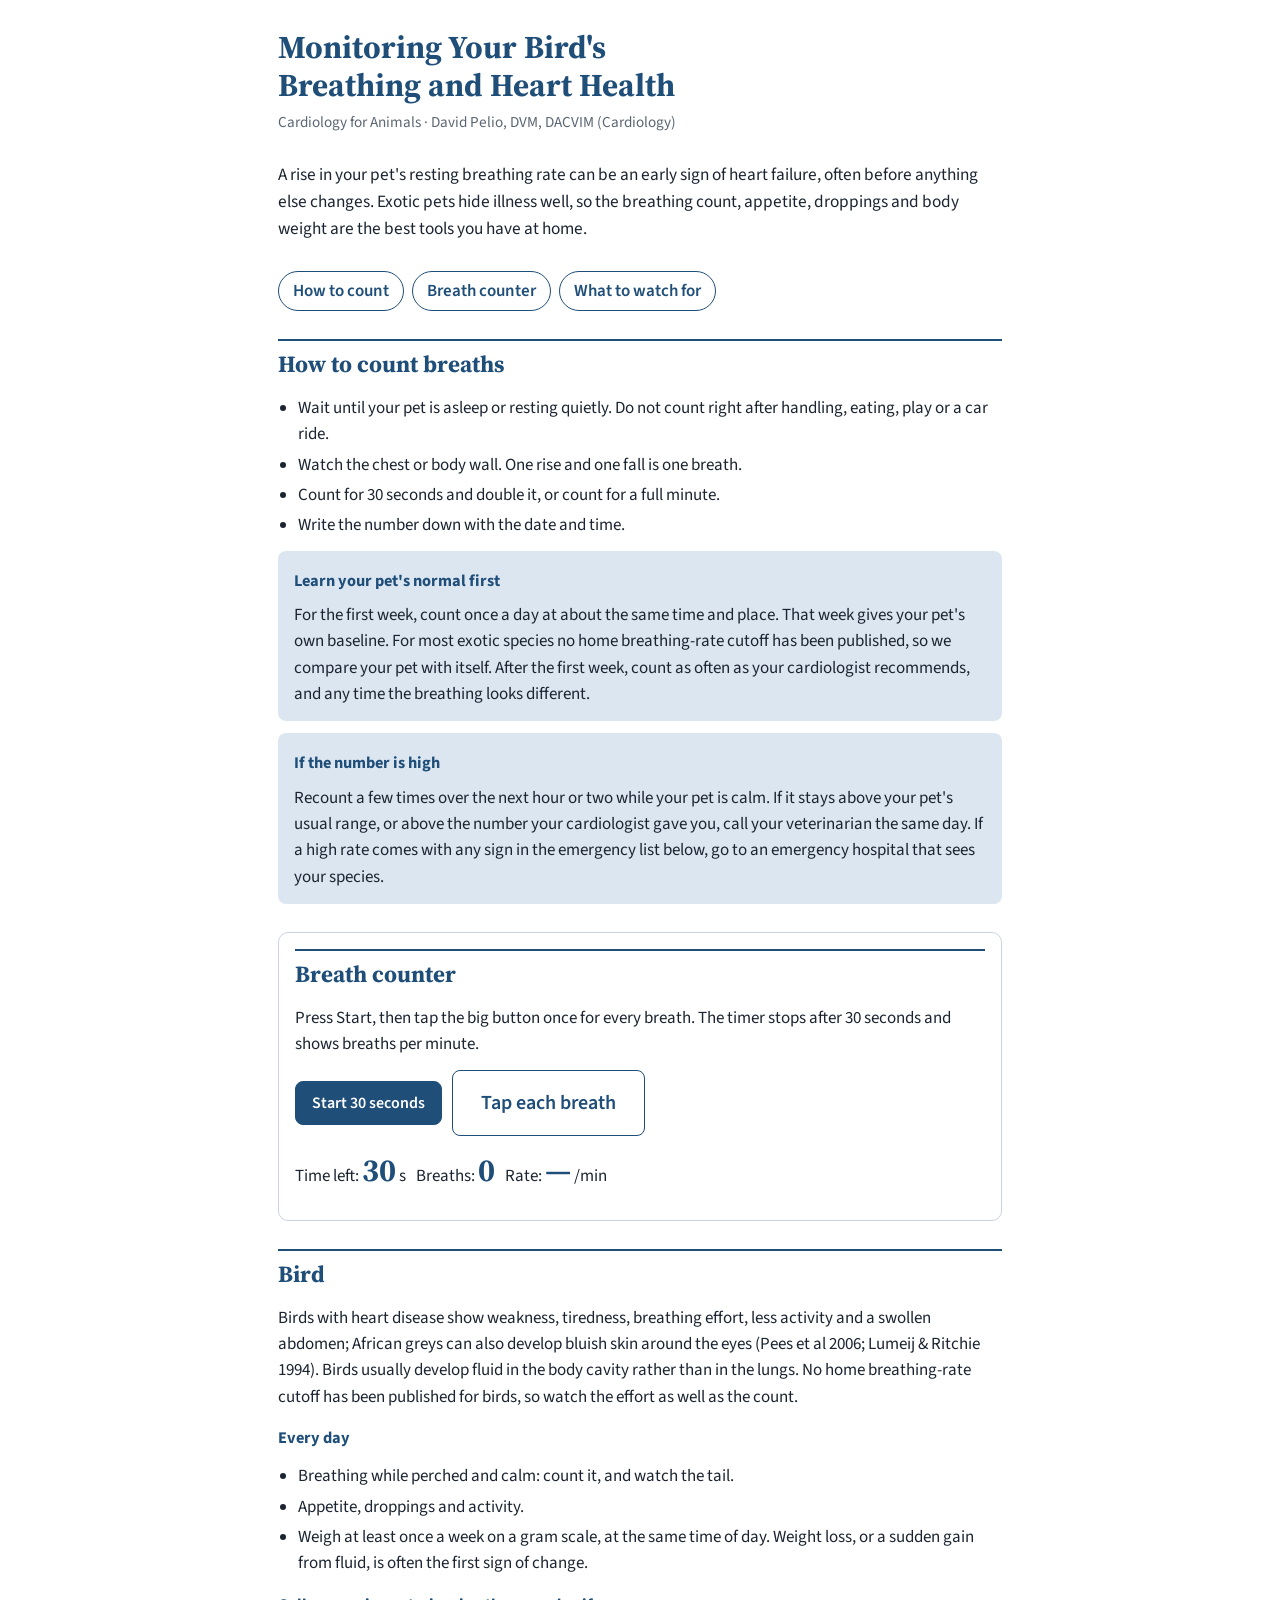
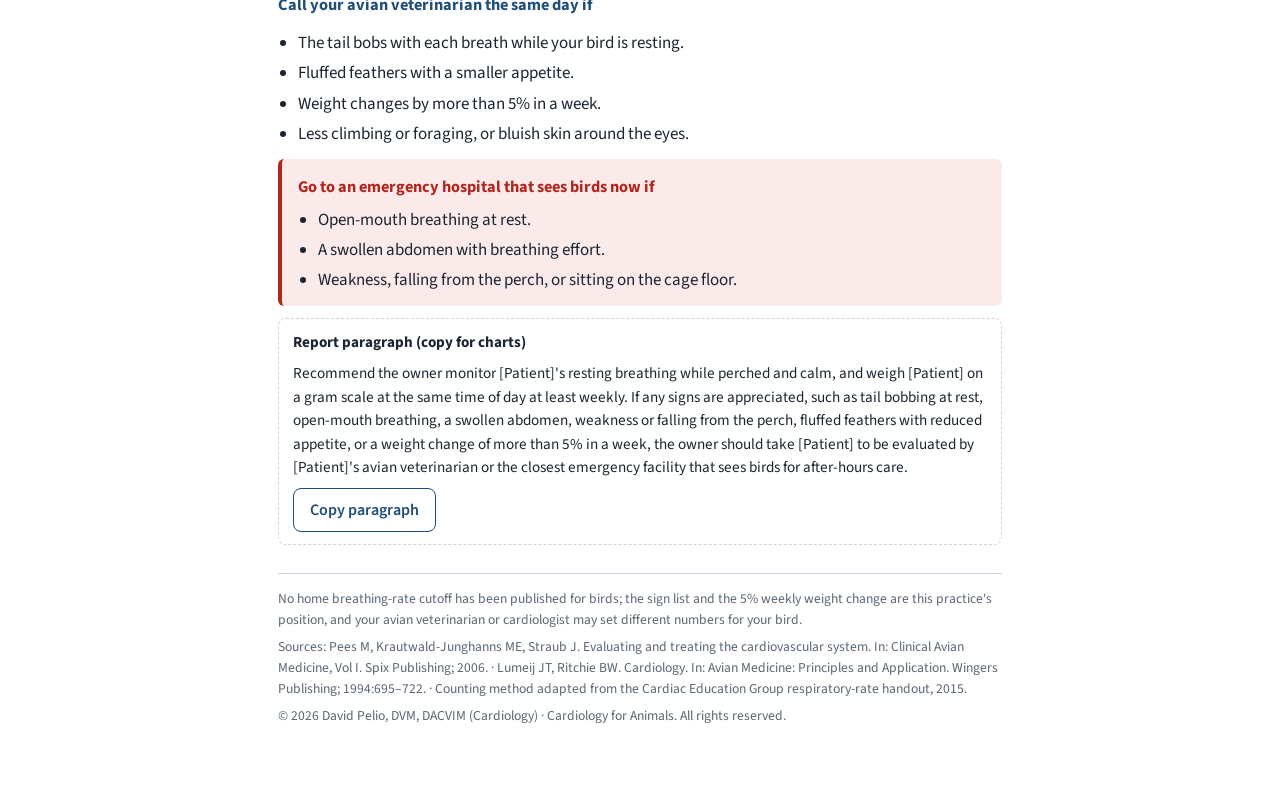
==== bird/index.html @ d064e223 "Split exotic monitoring handout into four species pages Co-Authored-By: Claude Opus 5.5 <noreply@ant" ====
<!DOCTYPE html>
<html lang="en">
<head>
<meta charset="utf-8">
<meta name="viewport" content="width=device-width, initial-scale=1">
<title>Bird Heart Monitoring</title>
<link rel="preconnect" href="https://fonts.googleapis.com">
<link href="https://fonts.googleapis.com/css2?family=Source+Sans+3:ital,wght@0,400;0,600;0,700;1,400&family=Source+Serif+4:wght@600;700&display=swap" rel="stylesheet">
<style>
:root{
  /* layout: one reading column; species sections stacked, each with owner text, a copy box for reports, and its own act-now list */
  --ink:#1b2430; --muted:#5b6673; --navy:#1F4E79; --wash:#DCE6F1; --paper:#ffffff; --line:#c9d4e2;
  --alert:#b3261e; --alert-wash:#fbeaea; --ok:#2e6b3f;
  --display:"Source Serif 4", Georgia, serif; --body:"Source Sans 3", "Segoe UI", Calibri, Arial, sans-serif;
  color-scheme: light;
}
@media (prefers-color-scheme: dark){
  :root:not([data-theme="light"]){ --ink:#e4ebf3; --muted:#a3b0bf; --navy:#8fb8e3; --wash:#1d2c3d; --paper:#111821; --line:#2c3b4d; --alert:#ff8a80; --alert-wash:#3a1d1d; --ok:#8fd19e; color-scheme: dark; }
}
:root[data-theme="dark"]{ --ink:#e4ebf3; --muted:#a3b0bf; --navy:#8fb8e3; --wash:#1d2c3d; --paper:#111821; --line:#2c3b4d; --alert:#ff8a80; --alert-wash:#3a1d1d; --ok:#8fd19e; color-scheme: dark; }
*{box-sizing:border-box}
html,body{margin:0}
body{background:var(--paper);color:var(--ink);font:17px/1.55 var(--body)}
main{max-width:760px;margin:0 auto;padding:28px 18px 64px;display:grid;gap:28px}
h1,h2,h3{font-family:var(--display);color:var(--navy);text-wrap:balance;margin:0}
h1{font-size:2rem;line-height:1.2}
h2{font-size:1.45rem;padding-top:6px;border-top:2px solid var(--navy)}
h3{font-family:var(--body);font-size:1.02rem;font-weight:700;margin-top:4px}
p{margin:0}
.by{color:var(--muted);font-size:.95rem;margin-top:6px}
.lede{font-size:1.08rem}
nav{display:flex;flex-wrap:wrap;gap:8px}
nav a{display:inline-block;padding:6px 14px;border:1px solid var(--navy);border-radius:999px;color:var(--navy);text-decoration:none;font-weight:600}
nav a:hover,nav a:focus-visible{background:var(--wash);outline:none}
section{display:grid;gap:12px}
ul{margin:0;padding-left:1.2em;display:grid;gap:4px}
.box{background:var(--wash);border-radius:8px;padding:14px 16px;display:grid;gap:8px}
.act{background:var(--alert-wash);border-left:4px solid var(--alert);border-radius:6px;padding:12px 16px;display:grid;gap:6px}
.act h3{color:var(--alert)}
.note{color:var(--muted);font-size:.9rem}
.counter{display:grid;gap:12px;border:1px solid var(--line);border-radius:10px;padding:16px}
.row{display:flex;flex-wrap:wrap;gap:10px;align-items:center}
button{font:600 1rem var(--body);border-radius:8px;border:1px solid var(--navy);background:var(--navy);color:var(--paper);padding:10px 16px;cursor:pointer}
button.ghost{background:transparent;color:var(--navy)}
button:focus-visible{outline:3px solid var(--wash);outline-offset:2px}
#tap{font-size:1.25rem;padding:18px 28px;min-width:180px}
.big{font:700 2rem var(--display);color:var(--navy);font-variant-numeric:tabular-nums}
.copy{border:1px dashed var(--line);border-radius:8px;padding:12px 14px;display:grid;gap:8px;font-size:.95rem}
.copy pre{white-space:pre-wrap;margin:0;font:inherit}
.copied{color:var(--ok);font-weight:600;font-size:.9rem}
footer{color:var(--muted);font-size:.85rem;display:grid;gap:6px;border-top:1px solid var(--line);padding-top:14px}
@media (prefers-reduced-motion: reduce){*{transition:none!important}}
</style>
</head>
<body>
<main>

<header>
  <h1>Monitoring Your Bird's Breathing and Heart Health</h1>
  <p class="by">Cardiology for Animals · David Pelio, DVM, DACVIM (Cardiology)</p>
</header>

<p class="lede">A rise in your pet's resting breathing rate can be an early sign of heart failure, often before anything else changes. Exotic pets hide illness well, so the breathing count, appetite, droppings and body weight are the best tools you have at home. </p>

<nav aria-label="Sections"><a href="#how">How to count</a><a href="#count">Breath counter</a><a href="#bird">What to watch for</a></nav>

<section id="how">
  <h2>How to count breaths</h2>
  <ul>
    <li>Wait until your pet is asleep or resting quietly. Do not count right after handling, eating, play or a car ride.</li>
    <li>Watch the chest or body wall. One rise and one fall is one breath.</li>
    <li>Count for 30 seconds and double it, or count for a full minute.</li>
    <li>Write the number down with the date and time.</li>
  </ul>
  <div class="box">
    <h3>Learn your pet's normal first</h3>
    <p>For the first week, count once a day at about the same time and place. That week gives your pet's own baseline. For most exotic species no home breathing-rate cutoff has been published, so we compare your pet with itself. After the first week, count as often as your cardiologist recommends, and any time the breathing looks different.</p>
  </div>
  <div class="box">
    <h3>If the number is high</h3>
    <p>Recount a few times over the next hour or two while your pet is calm. If it stays above your pet's usual range, or above the number your cardiologist gave you, call your veterinarian the same day. If a high rate comes with any sign in the emergency list below, go to an emergency hospital that sees your species.</p>
  </div>
</section>

<section id="count" class="counter" aria-labelledby="count-h">
  <h2 id="count-h">Breath counter</h2>
  <p>Press Start, then tap the big button once for every breath. The timer stops after 30 seconds and shows breaths per minute.</p>
  <div class="row">
    <button id="start" type="button">Start 30 seconds</button>
    <button id="tap" type="button" class="ghost" disabled>Tap each breath</button>
  </div>
  <div class="row">
    <span>Time left: <span id="left" class="big">30</span> s</span>
    <span>Breaths: <span id="n" class="big">0</span></span>
    <span>Rate: <span id="rate" class="big">—</span> /min</span>
  </div>
  <p class="note" id="log" aria-live="polite"></p>
</section>



<section id="bird">
  <h2>Bird</h2>
  <p>Birds with heart disease show weakness, tiredness, breathing effort, less activity and a swollen abdomen; African greys can also develop bluish skin around the eyes (Pees et al 2006; Lumeij &amp; Ritchie 1994). Birds usually develop fluid in the body cavity rather than in the lungs. No home breathing-rate cutoff has been published for birds, so watch the effort as well as the count.</p>
  <h3>Every day</h3>
  <ul>
    <li>Breathing while perched and calm: count it, and watch the tail.</li>
    <li>Appetite, droppings and activity.</li>
    <li>Weigh at least once a week on a gram scale, at the same time of day. Weight loss, or a sudden gain from fluid, is often the first sign of change.</li>
  </ul>
  <h3>Call your avian veterinarian the same day if</h3>
  <ul>
    <li>The tail bobs with each breath while your bird is resting.</li>
    <li>Fluffed feathers with a smaller appetite.</li>
    <li>Weight changes by more than 5% in a week.</li>
    <li>Less climbing or foraging, or bluish skin around the eyes.</li>
  </ul>
  <div class="act">
    <h3>Go to an emergency hospital that sees birds now if</h3>
    <ul>
      <li>Open-mouth breathing at rest.</li>
      <li>A swollen abdomen with breathing effort.</li>
      <li>Weakness, falling from the perch, or sitting on the cage floor.</li>
    </ul>
  </div>
  <div class="copy">
    <strong>Report paragraph (copy for charts)</strong>
    <pre id="t-bird">Recommend the owner monitor [Patient]'s resting breathing while perched and calm, and weigh [Patient] on a gram scale at the same time of day at least weekly. If any signs are appreciated, such as tail bobbing at rest, open-mouth breathing, a swollen abdomen, weakness or falling from the perch, fluffed feathers with reduced appetite, or a weight change of more than 5% in a week, the owner should take [Patient] to be evaluated by [Patient]'s avian veterinarian or the closest emergency facility that sees birds for after-hours care.</pre>
    <div class="row"><button type="button" class="ghost" data-copy="t-bird">Copy paragraph</button><span class="copied" aria-live="polite"></span></div>
  </div>
</section>


<footer>
  <p>No home breathing-rate cutoff has been published for birds; the sign list and the 5% weekly weight change are this practice's position, and your avian veterinarian or cardiologist may set different numbers for your bird.</p>
  <p>Sources: Pees M, Krautwald-Junghanns ME, Straub J. Evaluating and treating the cardiovascular system. In: Clinical Avian Medicine, Vol I. Spix Publishing; 2006. · Lumeij JT, Ritchie BW. Cardiology. In: Avian Medicine: Principles and Application. Wingers Publishing; 1994:695–722. · Counting method adapted from the Cardiac Education Group respiratory-rate handout, 2015.</p>
  <p>© 2026 David Pelio, DVM, DACVIM (Cardiology) · Cardiology for Animals. All rights reserved.</p>
</footer>
</main>
<script>
(function(){
  var start=document.getElementById('start'),tap=document.getElementById('tap'),
      left=document.getElementById('left'),n=document.getElementById('n'),rate=document.getElementById('rate'),log=document.getElementById('log');
  var count=0,timer=null,end=0;
  function tick(){var s=Math.max(0,Math.ceil((end-Date.now())/1000));left.textContent=s;
    if(s<=0){clearInterval(timer);timer=null;tap.disabled=true;start.disabled=false;
      var r=count*2;rate.textContent=r;var d=new Date();
      log.textContent='Recorded '+r+' breaths per minute at '+d.toLocaleString()+'. Write it in your log.';}}
  start.addEventListener('click',function(){count=0;n.textContent='0';rate.textContent='—';log.textContent='';
    end=Date.now()+30000;tap.disabled=false;start.disabled=true;tap.focus();tick();timer=setInterval(tick,200);});
  tap.addEventListener('click',function(){if(!timer)return;count++;n.textContent=count;});
  document.querySelectorAll('[data-copy]').forEach(function(b){
    b.addEventListener('click',function(){var t=document.getElementById(b.getAttribute('data-copy')).textContent;
      var msg=b.parentNode.querySelector('.copied');
      try{navigator.clipboard.writeText(t).then(function(){msg.textContent='Copied';},function(){msg.textContent='Select the text and copy it manually';});}
      catch(e){msg.textContent='Select the text and copy it manually';}});});
})();
</script>
</body>
</html>
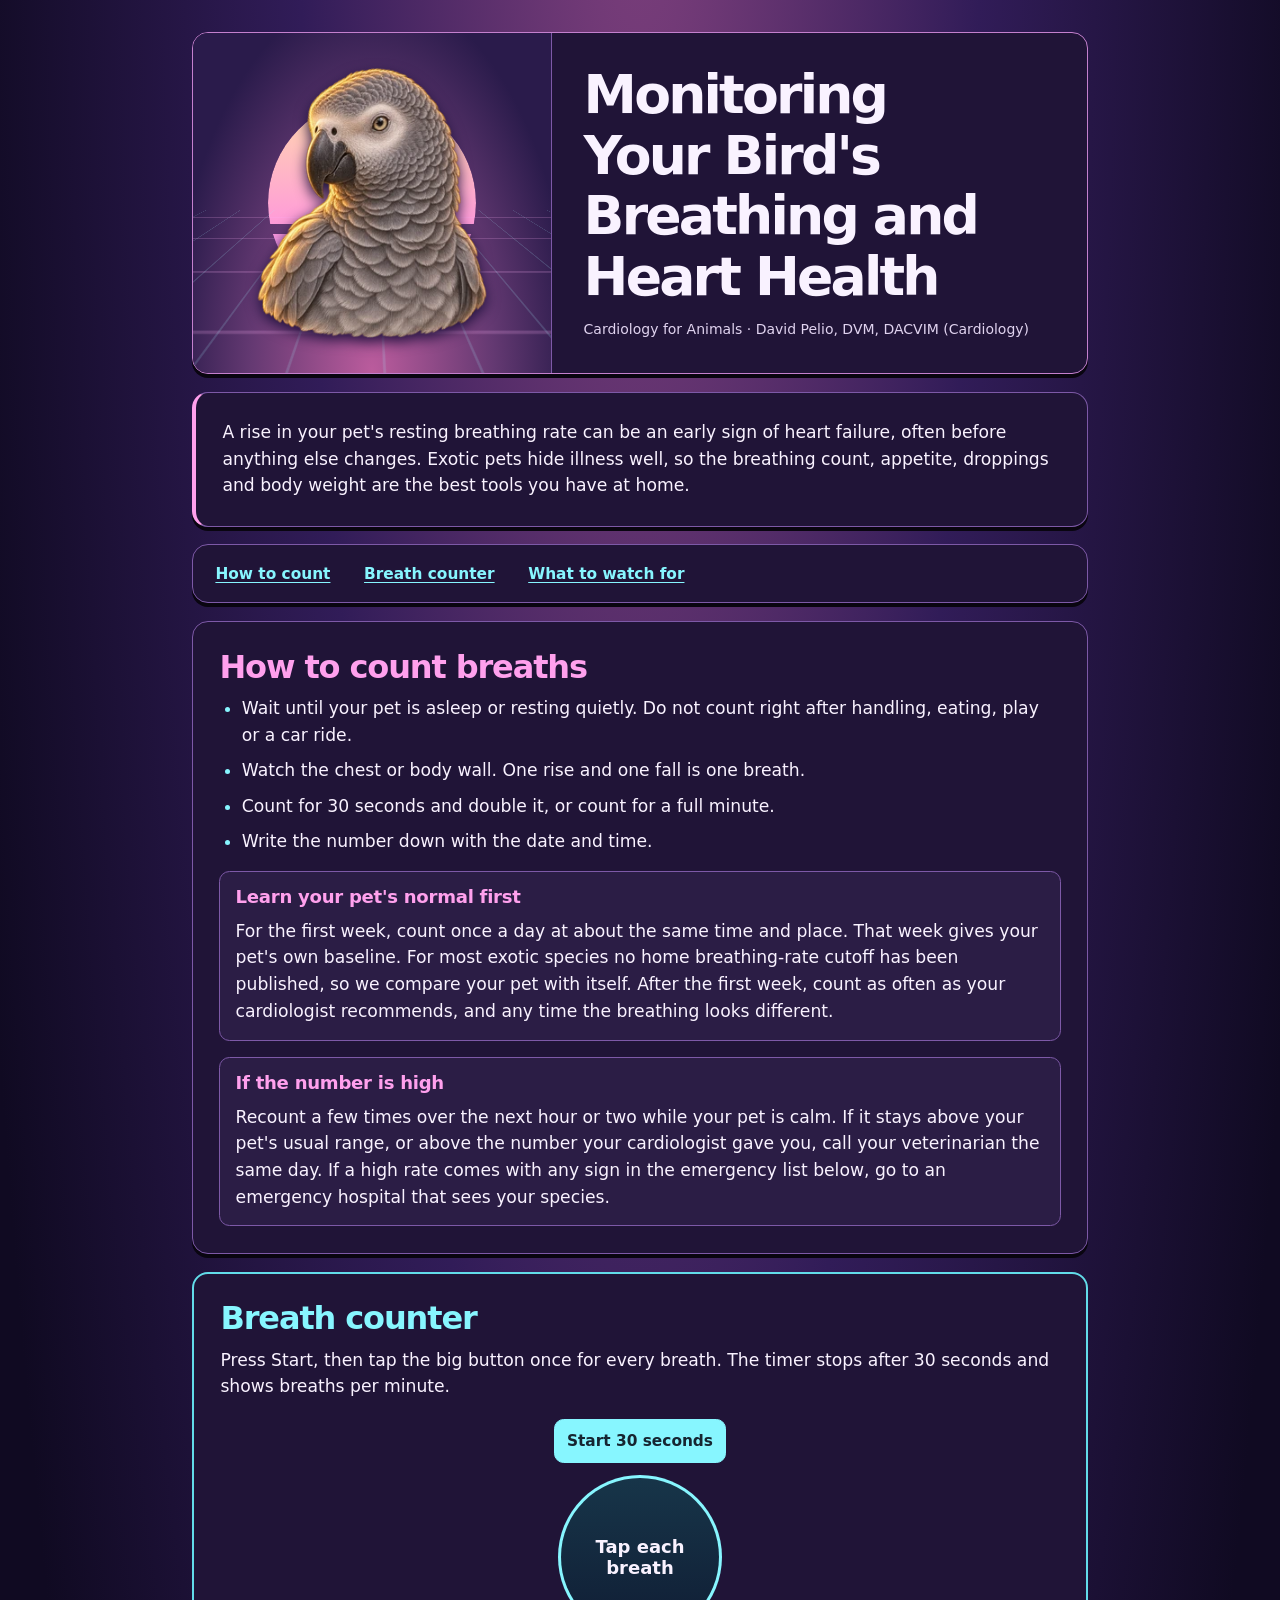
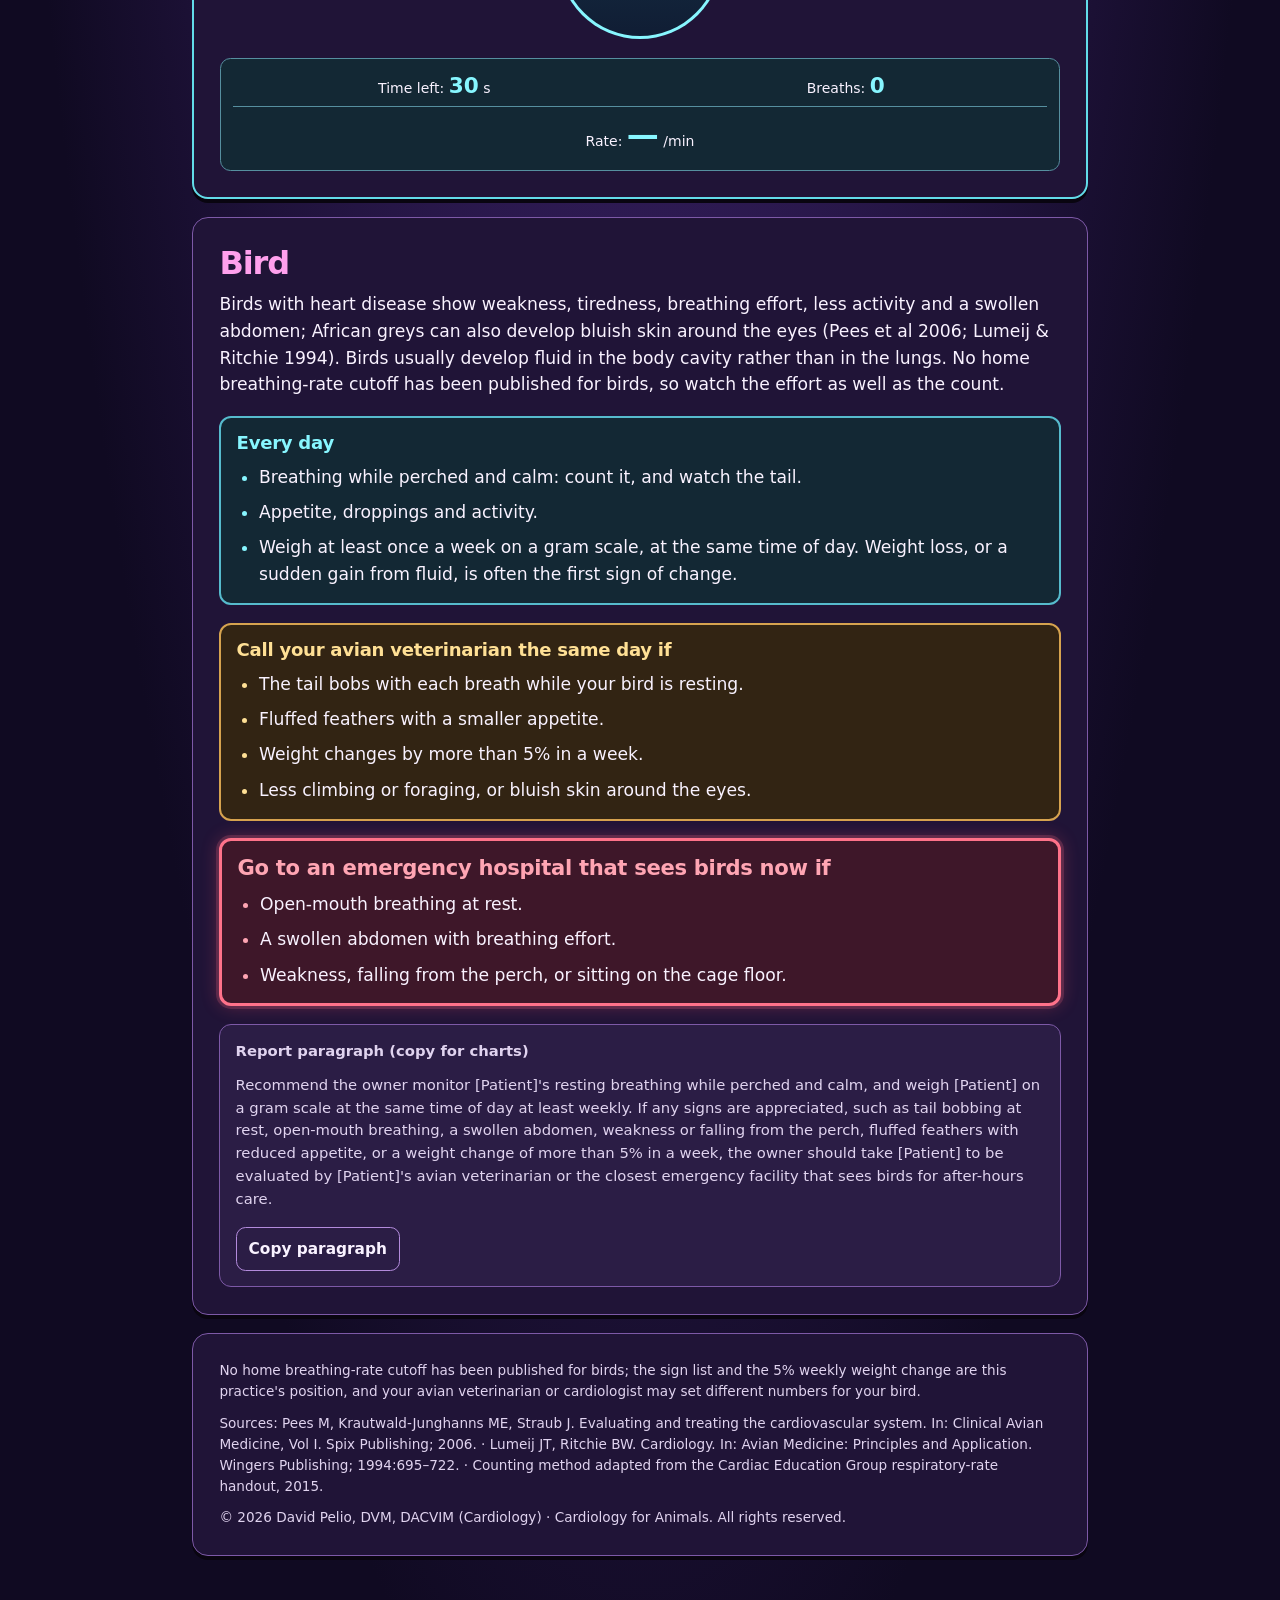
==== commit 84ea60aa: "Synthwave redesign of the four exotic monitoring handouts Co-Authored-By: Claude Opus 5.5 <noreply@a" ====
--- a/bird/index.html
+++ b/bird/index.html
@@ -5,59 +5,17 @@
 <meta name="viewport" content="width=device-width, initial-scale=1">
 <title>Bird Heart Monitoring</title>
 <link rel="preconnect" href="https://fonts.googleapis.com">
-<link href="https://fonts.googleapis.com/css2?family=Source+Sans+3:ital,wght@0,400;0,600;0,700;1,400&family=Source+Serif+4:wght@600;700&display=swap" rel="stylesheet">
-<style>
-:root{
-  /* layout: one reading column; species sections stacked, each with owner text, a copy box for reports, and its own act-now list */
-  --ink:#1b2430; --muted:#5b6673; --navy:#1F4E79; --wash:#DCE6F1; --paper:#ffffff; --line:#c9d4e2;
-  --alert:#b3261e; --alert-wash:#fbeaea; --ok:#2e6b3f;
-  --display:"Source Serif 4", Georgia, serif; --body:"Source Sans 3", "Segoe UI", Calibri, Arial, sans-serif;
-  color-scheme: light;
-}
-@media (prefers-color-scheme: dark){
-  :root:not([data-theme="light"]){ --ink:#e4ebf3; --muted:#a3b0bf; --navy:#8fb8e3; --wash:#1d2c3d; --paper:#111821; --line:#2c3b4d; --alert:#ff8a80; --alert-wash:#3a1d1d; --ok:#8fd19e; color-scheme: dark; }
-}
-:root[data-theme="dark"]{ --ink:#e4ebf3; --muted:#a3b0bf; --navy:#8fb8e3; --wash:#1d2c3d; --paper:#111821; --line:#2c3b4d; --alert:#ff8a80; --alert-wash:#3a1d1d; --ok:#8fd19e; color-scheme: dark; }
-*{box-sizing:border-box}
-html,body{margin:0}
-body{background:var(--paper);color:var(--ink);font:17px/1.55 var(--body)}
-main{max-width:760px;margin:0 auto;padding:28px 18px 64px;display:grid;gap:28px}
-h1,h2,h3{font-family:var(--display);color:var(--navy);text-wrap:balance;margin:0}
-h1{font-size:2rem;line-height:1.2}
-h2{font-size:1.45rem;padding-top:6px;border-top:2px solid var(--navy)}
-h3{font-family:var(--body);font-size:1.02rem;font-weight:700;margin-top:4px}
-p{margin:0}
-.by{color:var(--muted);font-size:.95rem;margin-top:6px}
-.lede{font-size:1.08rem}
-nav{display:flex;flex-wrap:wrap;gap:8px}
-nav a{display:inline-block;padding:6px 14px;border:1px solid var(--navy);border-radius:999px;color:var(--navy);text-decoration:none;font-weight:600}
-nav a:hover,nav a:focus-visible{background:var(--wash);outline:none}
-section{display:grid;gap:12px}
-ul{margin:0;padding-left:1.2em;display:grid;gap:4px}
-.box{background:var(--wash);border-radius:8px;padding:14px 16px;display:grid;gap:8px}
-.act{background:var(--alert-wash);border-left:4px solid var(--alert);border-radius:6px;padding:12px 16px;display:grid;gap:6px}
-.act h3{color:var(--alert)}
-.note{color:var(--muted);font-size:.9rem}
-.counter{display:grid;gap:12px;border:1px solid var(--line);border-radius:10px;padding:16px}
-.row{display:flex;flex-wrap:wrap;gap:10px;align-items:center}
-button{font:600 1rem var(--body);border-radius:8px;border:1px solid var(--navy);background:var(--navy);color:var(--paper);padding:10px 16px;cursor:pointer}
-button.ghost{background:transparent;color:var(--navy)}
-button:focus-visible{outline:3px solid var(--wash);outline-offset:2px}
-#tap{font-size:1.25rem;padding:18px 28px;min-width:180px}
-.big{font:700 2rem var(--display);color:var(--navy);font-variant-numeric:tabular-nums}
-.copy{border:1px dashed var(--line);border-radius:8px;padding:12px 14px;display:grid;gap:8px;font-size:.95rem}
-.copy pre{white-space:pre-wrap;margin:0;font:inherit}
-.copied{color:var(--ok);font-weight:600;font-size:.9rem}
-footer{color:var(--muted);font-size:.85rem;display:grid;gap:6px;border-top:1px solid var(--line);padding-top:14px}
-@media (prefers-reduced-motion: reduce){*{transition:none!important}}
-</style>
+<link rel="stylesheet" href="../assets/site.css">
 </head>
 <body>
 <main>
 
-<header>
+<header class="hero">
+  <div class="portrait"><img alt="" width="320" height="320" src="../assets/bird-hero.webp"></div>
+  <div class="hero-title">
   <h1>Monitoring Your Bird's Breathing and Heart Health</h1>
   <p class="by">Cardiology for Animals · David Pelio, DVM, DACVIM (Cardiology)</p>
+  </div>
 </header>
 
 <p class="lede">A rise in your pet's resting breathing rate can be an early sign of heart failure, often before anything else changes. Exotic pets hide illness well, so the breathing count, appetite, droppings and body weight are the best tools you have at home. </p>
@@ -85,11 +43,11 @@
 <section id="count" class="counter" aria-labelledby="count-h">
   <h2 id="count-h">Breath counter</h2>
   <p>Press Start, then tap the big button once for every breath. The timer stops after 30 seconds and shows breaths per minute.</p>
-  <div class="row">
+  <div class="counter-controls">
     <button id="start" type="button">Start 30 seconds</button>
     <button id="tap" type="button" class="ghost" disabled>Tap each breath</button>
   </div>
-  <div class="row">
+  <div class="stats">
     <span>Time left: <span id="left" class="big">30</span> s</span>
     <span>Breaths: <span id="n" class="big">0</span></span>
     <span>Rate: <span id="rate" class="big">—</span> /min</span>
@@ -99,15 +57,18 @@
 
 
 
-<section id="bird">
+<section id="bird" class="species">
   <h2>Bird</h2>
   <p>Birds with heart disease show weakness, tiredness, breathing effort, less activity and a swollen abdomen; African greys can also develop bluish skin around the eyes (Pees et al 2006; Lumeij &amp; Ritchie 1994). Birds usually develop fluid in the body cavity rather than in the lungs. No home breathing-rate cutoff has been published for birds, so watch the effort as well as the count.</p>
+  <div class="daily">
   <h3>Every day</h3>
   <ul>
     <li>Breathing while perched and calm: count it, and watch the tail.</li>
     <li>Appetite, droppings and activity.</li>
     <li>Weigh at least once a week on a gram scale, at the same time of day. Weight loss, or a sudden gain from fluid, is often the first sign of change.</li>
   </ul>
+  </div>
+  <div class="same-day">
   <h3>Call your avian veterinarian the same day if</h3>
   <ul>
     <li>The tail bobs with each breath while your bird is resting.</li>
@@ -115,6 +76,7 @@
     <li>Weight changes by more than 5% in a week.</li>
     <li>Less climbing or foraging, or bluish skin around the eyes.</li>
   </ul>
+  </div>
   <div class="act">
     <h3>Go to an emergency hospital that sees birds now if</h3>
     <ul>
--- a/assets/site.css
+++ b/assets/site.css
@@ -0,0 +1,236 @@
+@property --remaining {
+  syntax: "<angle>";
+  inherits: false;
+  initial-value: 360deg;
+}
+
+:root {
+  color-scheme: dark;
+  --sky: #100a22;
+  --panel: #201437;
+  --inset: #2b1d45;
+  --ink: #f9f2ff;
+  --muted: #e0d3ef;
+  --line: #7d59a7;
+  --magenta: #ffa0ed;
+  --cyan: #87f6ff;
+  --gold: #ffe095;
+  --red: #ff728a;
+  --daily: #132834;
+  --call: #322413;
+  --emergency: #3e1729;
+  --shadow: #090510;
+  --body: "Trebuchet MS", system-ui, sans-serif;
+  --display: "Arial Black", "DejaVu Sans", system-ui, sans-serif;
+}
+
+@media (prefers-color-scheme: light) {
+  :root { color-scheme: light; }
+}
+
+* { box-sizing: border-box; }
+html { scroll-padding-top: 1rem; background: var(--sky); min-height: 100%; }
+body {
+  margin: 0;
+  color: var(--ink);
+  background: radial-gradient(ellipse at 50% -10%, #83427f, #311c58 38%, var(--sky) 76%) no-repeat;
+  min-height: 100%;
+  font: 1.075rem/1.55 var(--body);
+  overflow-wrap: anywhere;
+}
+main {
+  width: min(100%, 58rem);
+  padding: 1rem 1rem 3rem;
+  display: grid;
+  gap: 1.12rem;
+  margin-inline: auto;
+}
+h1, h2, h3, p, ul, pre { margin: 0; }
+h1, h2, h3 { font-family: var(--display); font-weight: 900; line-height: 1.13; }
+h1 {
+  color: var(--ink);
+  font-size: clamp(1.9rem, 5.6vw, 3.35rem);
+  letter-spacing: -.052em;
+  text-wrap: balance;
+}
+h2 { color: var(--magenta); font-size: clamp(1.43rem, 4vw, 2rem); letter-spacing: -.035em; }
+h3 { font-size: 1.13rem; letter-spacing: -.015em; }
+h2 + *, h3 + *, p + p { margin-top: .65rem; }
+ul { padding-inline-start: 1.3em; }
+li + li { margin-top: .55rem; }
+li::marker { color: var(--cyan); }
+a { color: var(--cyan); }
+:focus-visible { outline: 3px solid var(--gold); outline-offset: 4px; }
+header, section, .lede, nav, footer, .library > ul > li {
+  border: 1px solid var(--line);
+  background: var(--panel);
+  border-radius: 1rem;
+  box-shadow: 0 4px 0 var(--shadow);
+  min-width: 0;
+}
+section, .lede, footer, .library-header { padding: clamp(1rem, 3vw, 1.65rem); }
+.by { color: var(--muted); font-size: .875rem; margin-top: .75rem; }
+.hero { display: grid; overflow: hidden; border-color: #c480ce; }
+.hero-title { padding: 1.1rem 1rem 1.25rem; border-top: 1px solid var(--line); }
+.portrait, .cover {
+  isolation: isolate;
+  overflow: hidden;
+  position: relative;
+  display: grid;
+  place-items: center;
+  background: radial-gradient(ellipse at 50% 100%, #bb5c9d, #643972 48%, #2a1b4b 80%);
+}
+.portrait::before, .cover::before {
+  content: "";
+  position: absolute;
+  z-index: -1;
+  width: var(--sun-size, 9.5rem);
+  aspect-ratio: 1;
+  border-radius: 50%;
+  background: linear-gradient(#ffdbac, #ff9bd9 60%, #c477fc);
+  mask-image: linear-gradient(#000 0 60%, transparent 60% 65%, #000 65% 72%, transparent 72% 78%, #000 78% 84%, transparent 84% 91%, #000 91% 95%, transparent 95%);
+  box-shadow: 0 0 25px #f390e8;
+}
+.portrait::after, .cover::after {
+  content: "";
+  position: absolute;
+  z-index: -1;
+  inset: 52% -44% -86%;
+  transform-origin: top;
+  transform: perspective(8rem) rotateX(56deg);
+  background: repeating-linear-gradient(90deg, #a5f2ff29 0 1px, transparent 1px 34px),
+              repeating-linear-gradient(0deg, #ffb0f733 0 1px, transparent 1px 26px);
+}
+.portrait { min-height: 12.5rem; }
+.portrait img { display: block; width: min(100%, 12.5rem); height: auto; filter: drop-shadow(0 5px 7px #1b103b); }
+.lede { border-left: 4px solid var(--magenta); }
+nav { display: flex; flex-wrap: wrap; gap: .35rem .6rem; padding: .4rem .65rem; }
+nav a, button, .open {
+  min-height: 44px;
+  display: inline-flex;
+  align-items: center;
+  justify-content: center;
+  padding: .45rem .75rem;
+  font: 700 .96rem/1.2 var(--body);
+}
+nav a { text-underline-offset: .2em; }
+.box { padding: .95rem; margin-top: 1rem; background: var(--inset); border: 1px solid var(--line); border-radius: .65rem; }
+.box h3, .species > h3 { color: var(--magenta); }
+.species > h3 { margin-top: 1rem; }
+.counter { border: 2px solid #62dce9; }
+.counter h2 { color: var(--cyan); }
+.counter-controls {
+  display: flex;
+  flex-direction: column;
+  align-items: center;
+  gap: .75rem;
+  margin-block: 1.2rem;
+}
+button, .open {
+  color: var(--ink);
+  background: var(--inset);
+  border: 1px solid #b38bdc;
+  border-radius: .6rem;
+  cursor: pointer;
+  touch-action: manipulation;
+}
+button:hover:not(:disabled), .open:hover { border-color: var(--cyan); }
+#start, .open { background: var(--cyan); color: #162531; border-color: var(--cyan); text-decoration: none; }
+#start:disabled { background: #263b50; border-color: #7595ac; color: #effcff; }
+button:disabled { cursor: default; }
+#tap {
+  width: 10.25rem;
+  height: 10.25rem;
+  padding: 2rem;
+  border-radius: 50%;
+  font-family: var(--display);
+  font-size: 1.125rem;
+  font-weight: 900;
+  border: 3px solid transparent;
+  background: linear-gradient(#173549, #101d34) padding-box,
+              conic-gradient(var(--cyan) var(--remaining), #335372 0) border-box;
+  box-shadow: 0 0 1rem #52e6ff6b, inset 0 0 1rem #52e6ff38;
+}
+#tap:disabled { box-shadow: none; }
+#tap:not(:disabled) { animation: countdown 30s linear forwards; }
+#tap:active:not(:disabled) { color: var(--cyan); box-shadow: inset 0 0 2rem #52e6ff66; }
+@keyframes countdown { to { --remaining: 0deg; } }
+@media (prefers-reduced-motion: reduce) { #tap:not(:disabled) { animation: none; } }
+.stats {
+  display: grid;
+  grid-template-columns: 1fr 1fr;
+  gap: .25rem .5rem;
+  background: var(--daily);
+  border: 1px solid #568f9f;
+  padding: .6rem .7rem;
+  border-radius: .65rem;
+  text-align: center;
+  font-size: .875rem;
+}
+.stats > span:last-child { grid-column: 1 / -1; border-top: 1px solid #568f9f; padding-top: .22rem; }
+.big { color: var(--cyan); font-size: 1.35rem; font-weight: 850; font-variant-numeric: tabular-nums; }
+#rate { font-size: 2rem; }
+.note { margin-top: .65rem; }
+.note:empty { display: none; }
+.daily, .same-day, .act, .copy {
+  padding: .95rem;
+  margin-top: 1.1rem;
+  border: 2px solid;
+  border-radius: .75rem;
+}
+.daily { color: var(--ink); background: var(--daily); border-color: #56bbcd; }
+.daily h3 { color: var(--cyan); }
+.same-day { background: var(--call); border-color: #d6a34f; }
+.same-day h3, .same-day li::marker { color: var(--gold); }
+.act {
+  background: var(--emergency);
+  border: 3px solid var(--red);
+  box-shadow: 0 0 0 3px #ff728a30, 0 0 18px #ff52634f;
+}
+.act h3, .act li::marker { color: #ffa5b3; }
+.act h3 { font-size: 1.32rem; }
+.copy { background: var(--inset); border: 1px solid var(--line); font-size: .925rem; color: var(--muted); }
+pre { white-space: pre-wrap; overflow-wrap: anywhere; font: inherit; margin-block: .65rem 1rem; }
+.row { display: flex; align-items: center; flex-wrap: wrap; gap: .45rem .65rem; }
+.copied, .ok { color: var(--cyan); font-size: .875rem; min-width: 0; }
+footer { font-size: .85rem; color: var(--muted); }
+.library > ul { list-style: none; padding: 0; display: grid; gap: 1rem; }
+.library > ul > li { margin: 0; padding: 0 1rem 1rem; overflow: hidden; }
+.library h2 { font-size: 1.32rem; }
+.library .row { margin-top: .75rem; }
+.cover { --sun-size: 6.9rem; margin: 0 -1rem .85rem; border-bottom: 1px solid var(--line); min-height: 8rem; }
+.cover img { filter: drop-shadow(0 4px 4px #1b103b); }
+.library-header { border-top: 4px solid var(--magenta); }
+@media (min-width: 42rem) {
+  main { padding-top: 2rem; }
+  .hero { grid-template-columns: minmax(15rem, 2fr) 3fr; }
+  .hero-title { border-top: 0; border-left: 1px solid var(--line); align-content: center; padding: 2rem; }
+  .portrait { --sun-size: 13rem; }
+  .portrait img { width: min(100%, 18rem); }
+  .library > ul { grid-template-columns: repeat(2, minmax(0, 1fr)); }
+}
+@media (forced-colors: active) {
+  #tap { border-color: ButtonText; }
+  .act { outline: 3px solid; }
+}
+@media print {
+  :root { color-scheme: light; }
+  body { background: white; color: black; font: 11pt/1.4 Arial, sans-serif; }
+  main { display: block; width: auto; padding: 0; }
+  main > * { margin-bottom: 12pt; }
+  header, section, .lede, footer, .library > ul > li, .box, .daily, .same-day, .act, .copy, .stats, .hero-title {
+    box-shadow: none; border: 1px solid #444; border-radius: 0; background: white; color: black; padding: 9pt;
+  }
+  h1, h2, h3, .by, .counter h2, .daily h3, .same-day h3, .act h3, .box h3, .species > h3, .big, a { color: black; }
+  h1 { font-size: 20pt; } h2 { font-size: 15pt; }
+  .act { border-width: 2pt; }
+  h1, h2, h3 { break-after: avoid; }
+  li, .daily, .same-day, .act { break-inside: avoid; }
+  .hero { display: block; }
+  .hero-title { border: none; }
+  .portrait, .cover, nav, button, .copied, .ok, .counter-controls { display: none; }
+  .stats > span:last-child { border-color: #444; }
+  .library > ul { display: block; }
+  .library > ul > li { margin-bottom: 8pt; }
+  .open { min-height: 0; padding: 0; background: none; color: black; border: none; text-decoration: underline; }
+}
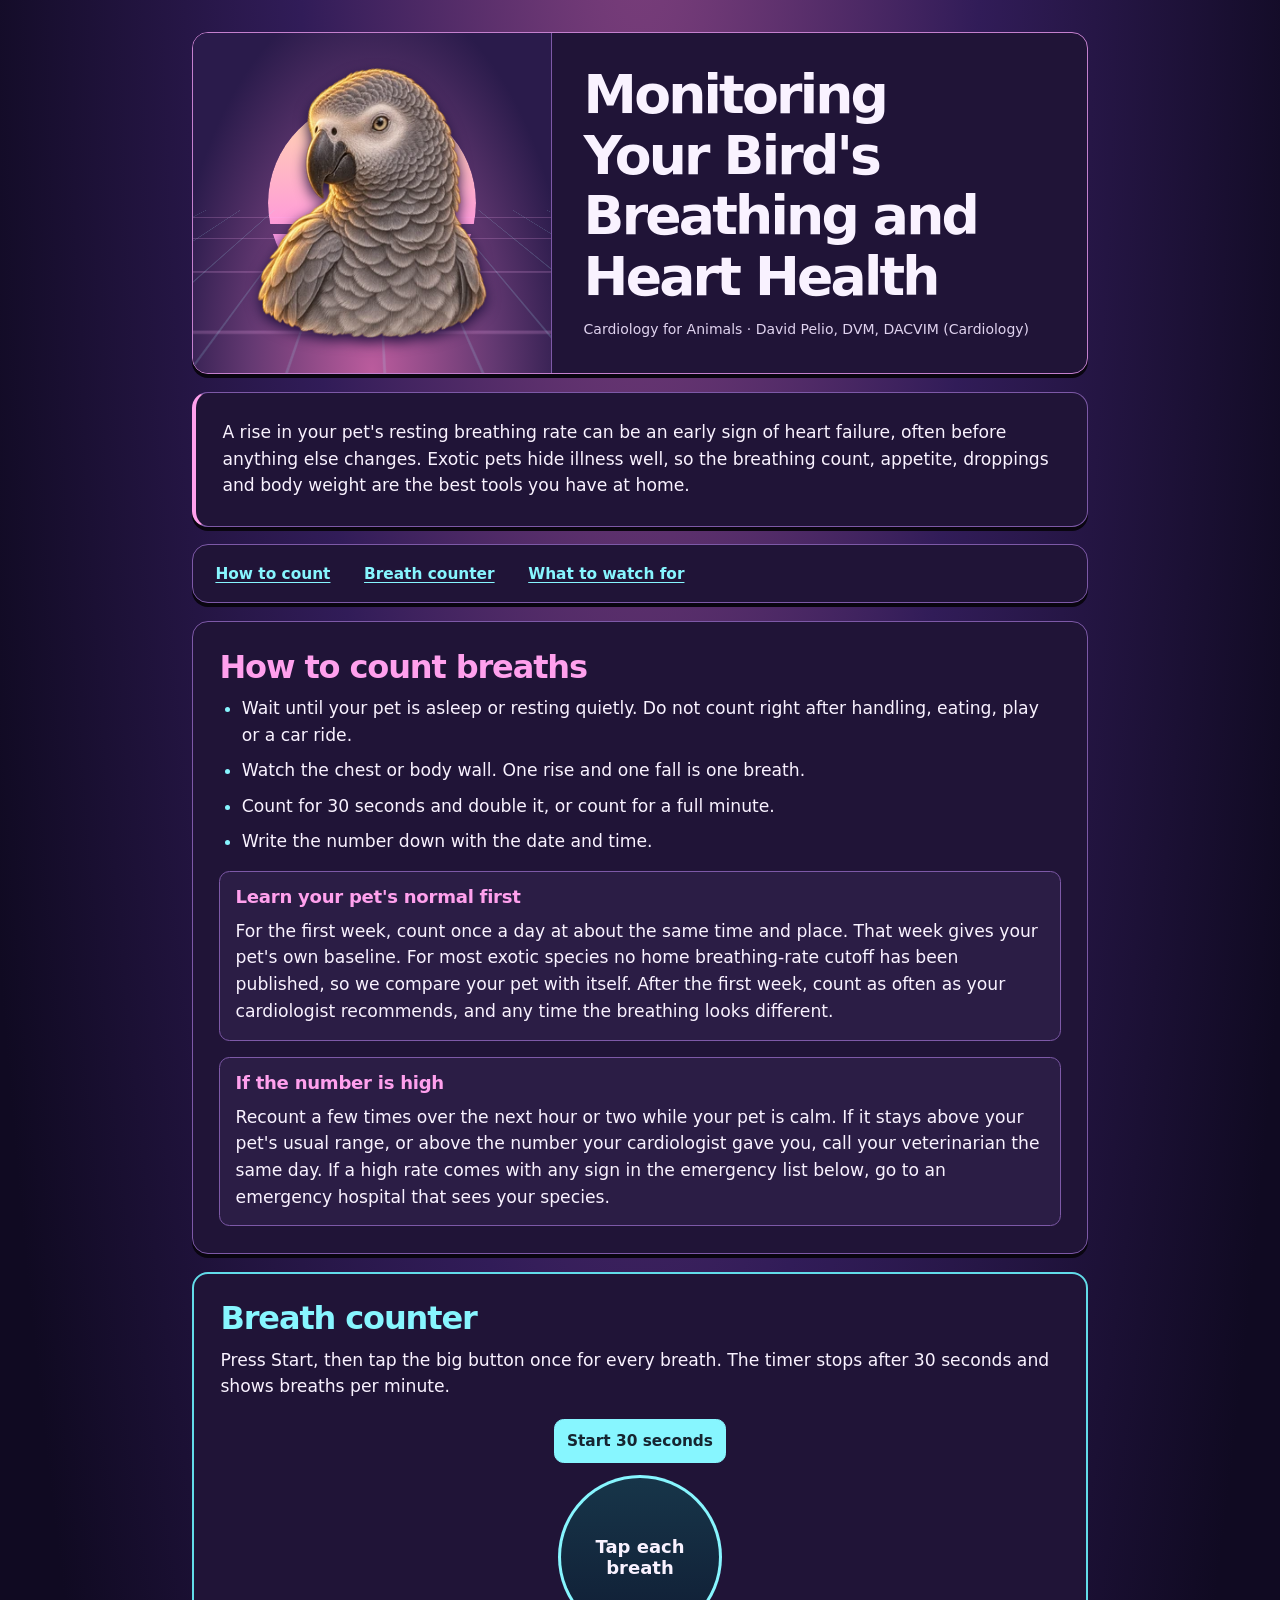
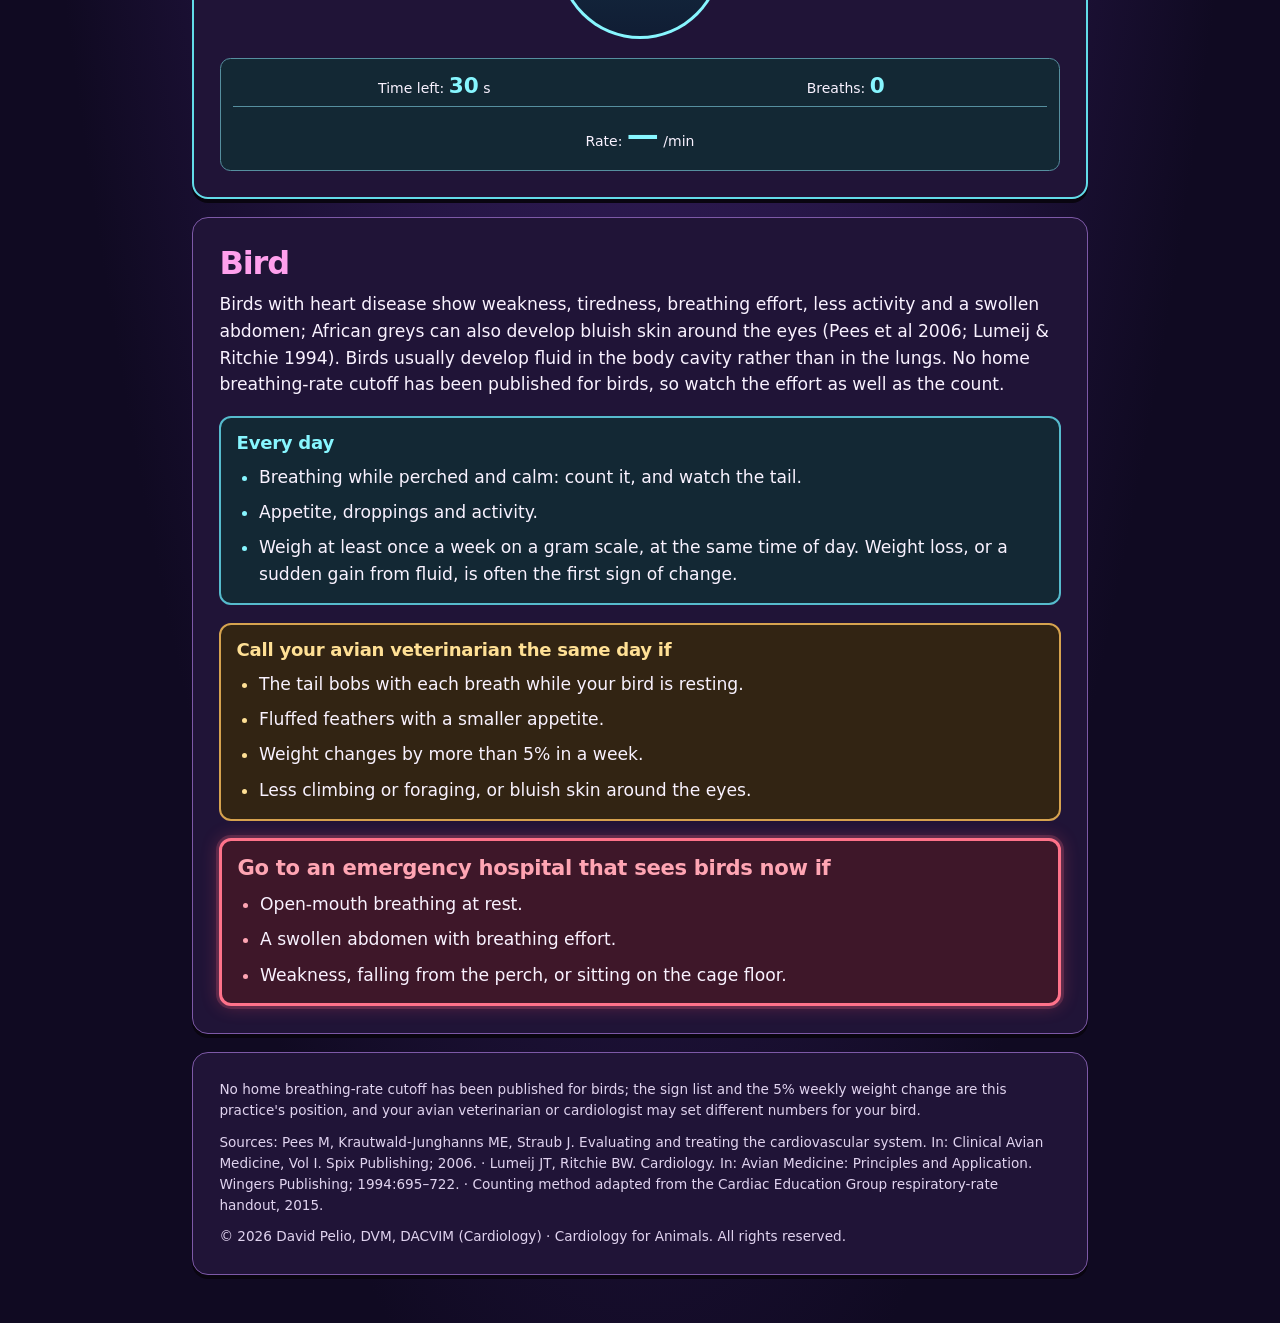
==== commit adacc206: "Remove chart-copy paragraphs from client pages Co-Authored-By: Claude Opus 5.5 <noreply@anthropic.co" ====
--- a/bird/index.html
+++ b/bird/index.html
@@ -85,11 +85,7 @@
       <li>Weakness, falling from the perch, or sitting on the cage floor.</li>
     </ul>
   </div>
-  <div class="copy">
-    <strong>Report paragraph (copy for charts)</strong>
-    <pre id="t-bird">Recommend the owner monitor [Patient]'s resting breathing while perched and calm, and weigh [Patient] on a gram scale at the same time of day at least weekly. If any signs are appreciated, such as tail bobbing at rest, open-mouth breathing, a swollen abdomen, weakness or falling from the perch, fluffed feathers with reduced appetite, or a weight change of more than 5% in a week, the owner should take [Patient] to be evaluated by [Patient]'s avian veterinarian or the closest emergency facility that sees birds for after-hours care.</pre>
-    <div class="row"><button type="button" class="ghost" data-copy="t-bird">Copy paragraph</button><span class="copied" aria-live="polite"></span></div>
-  </div>
+  
 </section>
 
 
@@ -111,11 +107,6 @@
   start.addEventListener('click',function(){count=0;n.textContent='0';rate.textContent='—';log.textContent='';
     end=Date.now()+30000;tap.disabled=false;start.disabled=true;tap.focus();tick();timer=setInterval(tick,200);});
   tap.addEventListener('click',function(){if(!timer)return;count++;n.textContent=count;});
-  document.querySelectorAll('[data-copy]').forEach(function(b){
-    b.addEventListener('click',function(){var t=document.getElementById(b.getAttribute('data-copy')).textContent;
-      var msg=b.parentNode.querySelector('.copied');
-      try{navigator.clipboard.writeText(t).then(function(){msg.textContent='Copied';},function(){msg.textContent='Select the text and copy it manually';});}
-      catch(e){msg.textContent='Select the text and copy it manually';}});});
 })();
 </script>
 </body>
